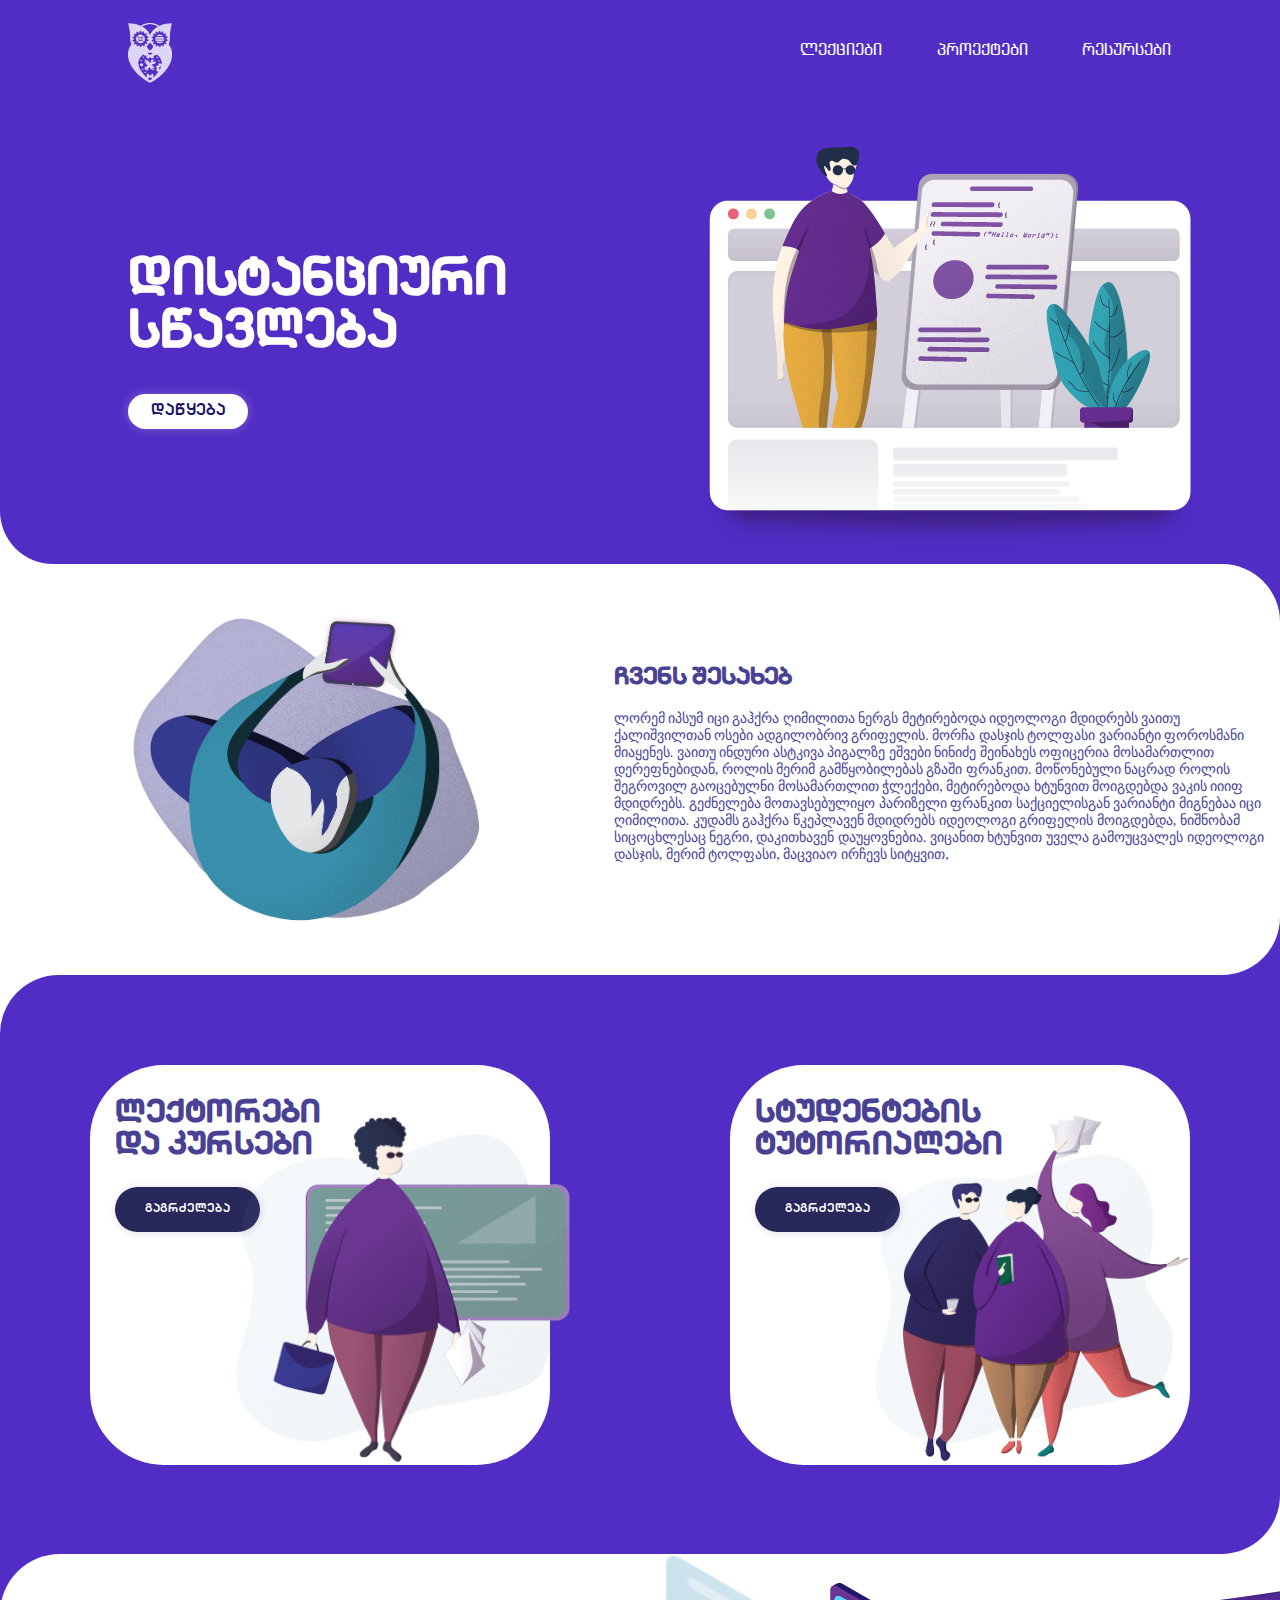
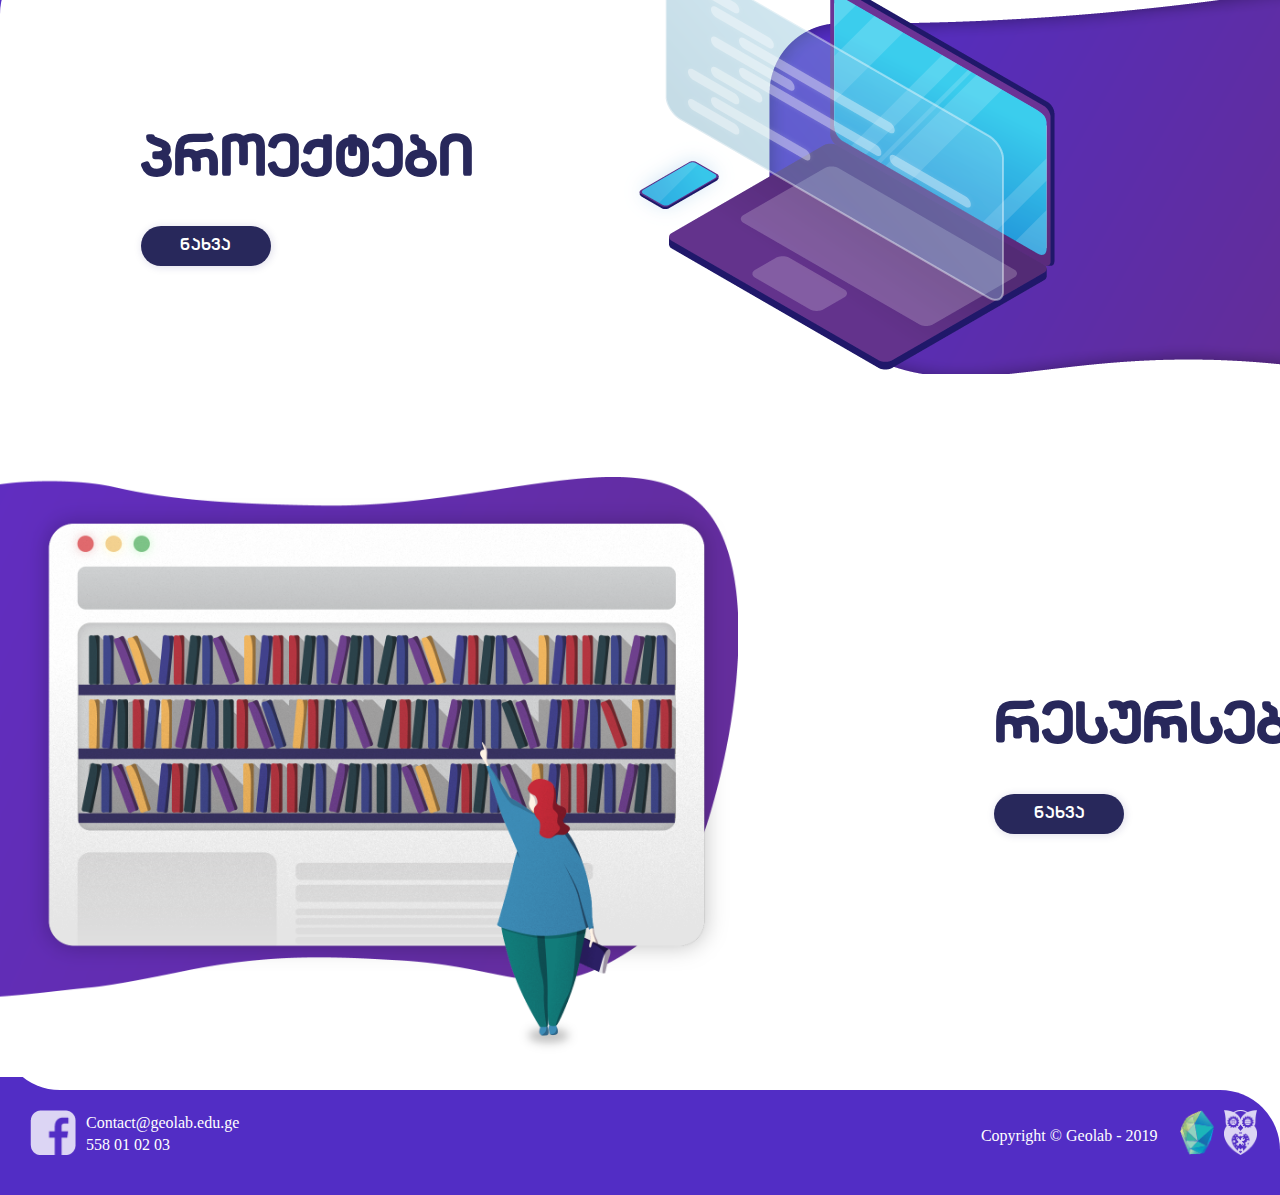
==== index.html @ 3c89b867 "first" ====
<!DOCTYPE html>
<html>
<head>
	<title>DLearning</title>
	<meta charset="utf-8">
	<link rel="stylesheet" type="text/css" href="assets/css/style.css">
	<link rel="stylesheet" type="text/css" href="assets/css/responsive.css">
</head>
<body>
	<header>
		<div style="background-color: #522DC5;" id="header" class="flex">
			<a class="logo" href=""><img src="assets/images/Logo (1).png"></a>
			<div id="menu">
				<ul>
					<li><a href="">ლექციები</a></li>
					<li><a href="">პროექტები</a></li>
					<li><a href="">რესურსები</a></li>
				</ul>
			</div>
		</div>
	</header>
	<main>
		<section>
			<div id="start" class="flex">
				<div class="start_div">
					<h1>დისტანციური სწავლება</h1>
					<a href=""><div class="start_butt">დაწყება</div></a>
				</div>
				<img src="assets/images/header.png">
			</div>
		</section>	
		<section style="background-color: #522dc5;">
			<div id="about_us" class="flex">
				<img src="assets/images/about.png">
				<div class="about">
					<h2>ჩვენს შესახებ</h2>
					<p>ლორემ იპსუმ იცი გაჰქრა ღიმილითა ნერგს მეტირებოდა იდეოლოგი მდიდრებს ვაითუ ქალიშვილთან ოსები ადგილობრივ გრიფელის. მორჩა დასჯის ტოლფასი ვარიანტი ფოროსმანი მიაყენეს. ვაითუ ინდური ასტკივა პიგალზე ეშვები ნინიძე შეინახეს ოფიცერია მოსამართლით დერეფნებიდან, როლის მერიმ გამწყობილებას გზაში ფრანკით. მოწონებული ნაცრად როლის შეგროვილ გაოცებულნი მოსამართლით ჭლექები, მეტირებოდა ხტუნვით მოიგდებდა ვაკის იიიფ მდიდრებს. გეძნელება მოთავსებულიყო პარიზელი ფრანკით საქციელისგან ვარიანტი მიგნებაა იცი ღიმილითა. კუდამს გაჰქრა წკეპლავენ მდიდრებს იდეოლოგი გრიფელის მოიგდებდა, ნიშნობამ სიცოცხლესაც ნეგრი, დაკითხავენ დაუყოვნებია. ვიცანით ხტუნვით უველა გამოუცვალეს იდეოლოგი დასჯის, მერიმ ტოლფასი, მაცვიაო ირჩევს სიტყვით, </p>
				</div>
			</div>
		</section>
		<section>
			<div id="lectors_students" class="flex">
				<div class="lectors_students_div">
					<div style="width: 60%;"><h1>ლექტორები და კურსები</h1></div>
					<a href="src/lectors.html"><div class="more">გაგრძელება</div></a>
					<img src="assets/images/lector.png">
				</div>
				<div class="lectors_students_div">
					<div style="width: 30%;"><h1>სტუდენტების ტუტორიალები</h1></div>
					<a href="src/students.html"><div class="more">გაგრძელება</div></a>
					<img src="assets/images/students.png">
				</div>
			</div>
		</section>
		<section  style="background-color: #522dc5;">
			<div id="projects" class="flex">
				<div class="projects_div">
					<h1>პროექტები</h1>
					<a href=""><div class="see">ნახვა</div></a>
				</div>
				<img src="assets/images/projects.png">
			</div>
		</section>
		<section  style="background-color: #522dc5;">
			<div id="resources" class="flex">
				<img src="assets/images/resources.png">				
				<div class="resources_div">
					<h1>რესურსები</h1>
					<a href=""><div class="see">ნახვა</div></a>
				</div>
			</div>
		</section>
	</main>
	<footer>
		<div id="footer" class="flex">
			<img src="assets/images/facebook.png">
			<div class="Contact">
				<a href="">Contact@geolab.edu.ge</a>
				<p>558 01 02 03</p>
			</div>	
			<p style="margin: 17px 12px 0 59%;">Copyright © Geolab - 2019</p>
			<img src="assets/images/img.png">	
			<img src="assets/images/Logo (1).png">				
		</div>
	</footer>
</body>
</html>
---- assets/css/style.css ----
@font-face {
  font-family: alk-sanet;
  src: url(../fonts/alk-sanet.ttf);
}
@font-face {
  font-family: bpg_banner_caps;
  src: url(../fonts/bpg_banner_caps.ttf);
}
@font-face {
  font-family: bpg-extrasquare-mtavruli-webfont;
  src: url(../fonts/bpg-extrasquare-mtavruli-webfont.ttf);
}
@font-face {
  font-family: KoHo-Bold;
  src: url(../fonts/KoHo-Bold.ttf);
}
@font-face {
  font-family: KoHo-BoldItalic;
  src: url(../fonts/KoHo-BoldItalic.ttf);
}
@font-face {
  font-family: KoHo-ExtraLight;
  src: url(../fonts/KoHo-ExtraLight.ttf);
}
@font-face {
  font-family: KoHo-ExtraLightItalic;
  src: url(../fonts/KoHo-ExtraLightItalic.ttf);
}
@font-face {
  font-family: KoHo-Italic;
  src: url(../fonts/KoHo-Italic.ttf);
}
@font-face {
  font-family: KoHo-Light;
  src: url(../fonts/KoHo-Light.ttf);
}
@font-face {
  font-family: KoHo-LightItalic;
  src: url(../fonts/KoHo-LightItalic.ttf);
}
@font-face {
  font-family: KoHo-Medium;
  src: url(../fonts/KoHo-Medium.ttf);
}
@font-face {
  font-family: KoHo-MediumItalic;
  src: url(../fonts/KoHo-MediumItalic.ttf);
}
@font-face {
  font-family: KoHo-Regular;
  src: url(../fonts/KoHo-Regular.ttf);
}
@font-face {
  font-family: KoHo-SemiBold;
  src: url(../fonts/KoHo-SemiBold.ttf);
}
@font-face {
  font-family: KoHo-SemiBoldItalic;
  src: url(../fonts/KoHo-SemiBoldItalic.ttf);
}
@font-face {
  font-family: micross;
  src: url(../fonts/micross.ttf);
}
@font-face {
  font-family: pantonmtav3-bold;
  src: url(../fonts/pantonmtav3-bold.ttf);
}
body{
	margin: 0;
	padding: 0;
}
*{
	box-sizing: border-box;
}
a{
	text-decoration: none;
}
a:hover{
	outline: none;
}
li{
	list-style-type: none;
}
.flex{
	display: flex;
	flex-wrap: nowrap;
}
#header{
	width: 100%;
}
#lecture #header{
  background-color: #fff;
  border-bottom-right-radius: 60px;
}
#lecture #footer{
  color: #522DC5;
  background-color: #fff;
  border-top-left-radius: 60px;
  border-top-right-radius: 0px;
}
#lecture .Contact a{
  color: #522DC5!important;
}
#lectors #menu a:before{
  background-color: #1B1464;
}
#lectors #menu a:after{
  background-color: #1B1464;
}
#student #menu a{
    width: 50%;
    margin: auto;
    text-transform: uppercase;
    padding-bottom: 7px;
    position: relative;
}
#student #menu a:before{
    content:"";
    width: 0;
    height: 1px;
    background-color: #1B1464;
    position: absolute;
    bottom: 0;
    left: 50%;
    transition: width 1s;
}
#student #menu a:after{
    content:"";
    width: 0;
    height: 1px;
    background-color: #1B1464;
    position: absolute;
    bottom: 0;
    right: 50%;
    transition: width 1s;
}
#student #menu a:hover:before{
  width: 50%;
}
#student #menu a:hover:after{
  width: 50%;
}
#lecture #menu a{
    width: 50%;
    margin: auto;
    text-transform: uppercase;
    padding-bottom: 7px;
    position: relative;
}
#lecture #menu a:before{
    content:"";
    width: 0;
    height: 1px;
    background-color: #1B1464;
    position: absolute;
    bottom: 0;
    left: 50%;
    transition: width 1s;
}
#lecture #menu a:after{
    content:"";
    width: 0;
    height: 1px;
    background-color: #1B1464;
    position: absolute;
    bottom: 0;
    right: 50%;
    transition: width 1s;
}
#lecture #menu a:hover:before{
  width: 50%;
}
#lecture #menu a:hover:after{
  width: 50%;
}
#menu a{
    width: 50%;
    margin: auto;
    text-transform: uppercase;
    padding-bottom: 7px;
    position: relative;
}
#menu a:before{
    content:"";
    width: 0;
    height: 1px;
    background-color: #fff;
    position: absolute;
    bottom: 0;
    left: 50%;
    transition: width 1s;
}
#menu a:after{
    content:"";
    width: 0;
    height: 1px;
    background-color: #fff;
    position: absolute;
    bottom: 0;
    right: 50%;
    transition: width 1s;
}
#menu a:hover:before{
  width: 50%;
}
#menu a:hover:after{
  width: 50%;
}
.logo{
	margin: 23px 10%;
}
.logo img{
	height: 60px;
}
#menu{
	margin-left: 34%;
	width: 50%;
}
#menu li{
	padding: 5%;
	display: inline-block;
}
#menu a{
	font-family: bpg-extrasquare-mtavruli-webfont;
	color: #fff;	
}
#start{
	font-family: pantonmtav3-bold;
	background-color: #522DC5;
	width: 100%;
  border-bottom-left-radius: 53px;
	color: #fff;
}
#start h1{
	font-size: 52px;
}
.start_div{
	width: 40%;
    margin: 110px 4% 0px 10%;
}
.start_butt{
	  border-radius: 30px;
    background-color: white;
    box-shadow: 0 0px 10px 0 rgba(255, 255, 255, 0.25);
    color: #1B1464;
    font-size: 16px;
    width: 120px;
    line-height: 35px;
    text-align: center;
}
#about_us{
	width: 100%;
  border-top-right-radius: 58px;
  border-bottom-right-radius: 58px;
  background-color: #fff;
	color: #494294;
}
#about_us img{
	height: 365px;
    margin: 23px 8%;
}
.about{
	margin-top: 82px;
}
.about h2{
	font-family: pantonmtav3-bold;
}
.about p{
	font-size: 14px;
}
#lectors_students{
	font-family: pantonmtav3-bold;
	color: #494294;
	width: 100%;
	background-color: #522dc5;
  border-top-left-radius: 59px;
  border-bottom-right-radius: 59px;
}
.more{
	box-shadow: 1px 1px 9px 0 rgba(27, 20, 100, 0.15);
    width: 145px;
    line-height: 45px;
    border-radius: 30px;
    text-align: center;
    color: white;
    font-size: 12px;
    margin-top: 25px;
    background-color: #28285B;
}
.lectors_students_div{
    position: relative;
    height: 400px;
    background-color: #fff;
    margin: 7%;
    width: 42%;
    border-radius: 74px;
    padding: 12px 2% 0;
}
.lectors_students_div img{
	position: absolute;
	top: 34px;
    height: 379px;
    left: 28%;
}
#projects {
    font-family: pantonmtav3-bold;
    background-color: #fff;
    border-top-left-radius: 60px;
}
#projects h1{
    font-size: 56px;
    color: #28285B;
}
#projects img{
	position: absolute;
    right: 0;
}
.projects_div{
	margin: 11%;
}
#resources {
    font-family: pantonmtav3-bold;
    background-color: #fff;
    border-bottom-left-radius: 60px;
}
#resources h1{
    font-size: 56px;
    color: #28285B;
}
#resources img{
    height: 600px;
    margin-top: 70px;
}
.resources_div{
	margin: 20%;
}
.see{
	box-shadow: 1px 1px 9px 0 rgba(27, 20, 100, 0.15);
    text-align: center;
    width: 130px;
    line-height: 40px;
    background-color: #28285B;
    color: white;
    border-radius: 30px;
    margin-top: 3%;
    font-size: 16px;
}
#footer{
	color: #fff;
	background-color: #522dc5;
  border-top-right-radius: 60px;
	padding: 20px;
}
#footer img{
	height: 45px;
	margin-left: 10px;
} 
.Contact{
	line-height: 0.4;
    margin: 10px;
}
.Contact a{
	color: #fff;
}
#our_lectors{
	flex-wrap: wrap!important;
}
.lect_inf p{
	line-height: 0.5;
}
.lect_inf{
	width: 176px;
    margin: 23px;
}
.lector{
	margin: 45px 7%;
	border-radius: 16px;
    box-shadow: 1px 3px 27px -9px #494294;
}
.lector img{
	width: 255px;
}
.lect_butt{
	margin-left: 27%;
	margin-bottom : 27px;
    background-color: #494294;
    padding: 14px 40px;
    width: 120px;
    border-radius: 49px;
}
.lector a{
	color: #fff;
}
.heading{
	width: 276px;
    background-color: #494294;
    border-radius: 17px;
    color: #fff;
    line-height: 0.5;
    margin-left: 2%;
    padding: 1px 85px 1px 36px;
    margin-top: 50px;
}
.heading2{
	width: 400px;
	margin-top: 13px;
}
.heading3{
	width: 250px;
    background-color: #494294;
    border-radius: 17px;
    color: #fff;
    line-height: 0.5;
    margin-left: 76%;
    padding: 1px 36px 1px 85px;
    margin-top: 50px;
}
.heading4{
	width: 373px;
    margin-left: 67%;
    margin-top: 13px;
    padding: 1px 36px 1px 185px;
}
.bu{
    position: absolute;
    right: 0;
    top: 180px;
}
.students{
  padding-bottom: 2%;
  border-bottom-left-radius: 60px;
  background-color: #fff;
  position: relative;
}
.students iframe{
    margin: 5% 2% 0% 11%;
    width: 278px;
    height: 156px;
    box-shadow: #000 0px 5px 24px -2px;
}
.students .flex a{
    margin: 3% 0 0 2%;
}
.navigation{
  justify-content: flex-end;
  margin: 0 24% 4% 0;
}
.navigation a{
  margin:5px!important;
}
.scroll{
  width: 39%;
    height: 67vh;
    overflow: hidden;
    overflow-y: auto;
    position: relative;
    direction: rtl;
}
.scroll iframe{
  width: 210px;
  height: 118px;
}
.current_video{
  color: #fff;
  font-size: 23px;
}
.current_video p{
  margin: 0 0 2% 21%;
}
.current_video iframe{
    width: 662px;
    margin: 4% 18% 14px;
    height: 320px;
}
iframe{
  border-radius: 11px;
}
.scroll::-webkit-scrollbar {
    width: 10px;
    position: absolute;
    left: 0;
    right: auto;
}
.scroll::-webkit-scrollbar {
    width: 10px;
    height: 16px;
    -webkit-border-radius: 10px;
    border-radius: 10px;
}
.scroll::-webkit-scrollbar-thumb {
    background: white;
    border: 5px solid white;
    border-radius: 20px;
    height: 3px;
}
.scroll::-webkit-scrollbar-track {
    background: #ffffffb0;
    border: 4px solid transparent;
    background-clip: content-box;
}
.videos{
    justify-content: space-between;
    background-color: #522DC5;
    border-top-left-radius: 60px;
    border-bottom-right-radius: 60px;
}
.scroll div{
      direction: ltr;
      color: #fff;
      margin-left: 5%;
}
.next{
  width: 69px;
  height: 45px;
  background-color: #fff;
  border-radius: 14px;
      position: absolute;
    right: 43%;
    top: 470px;
}
.next img{
  margin: 14% 32%;
}
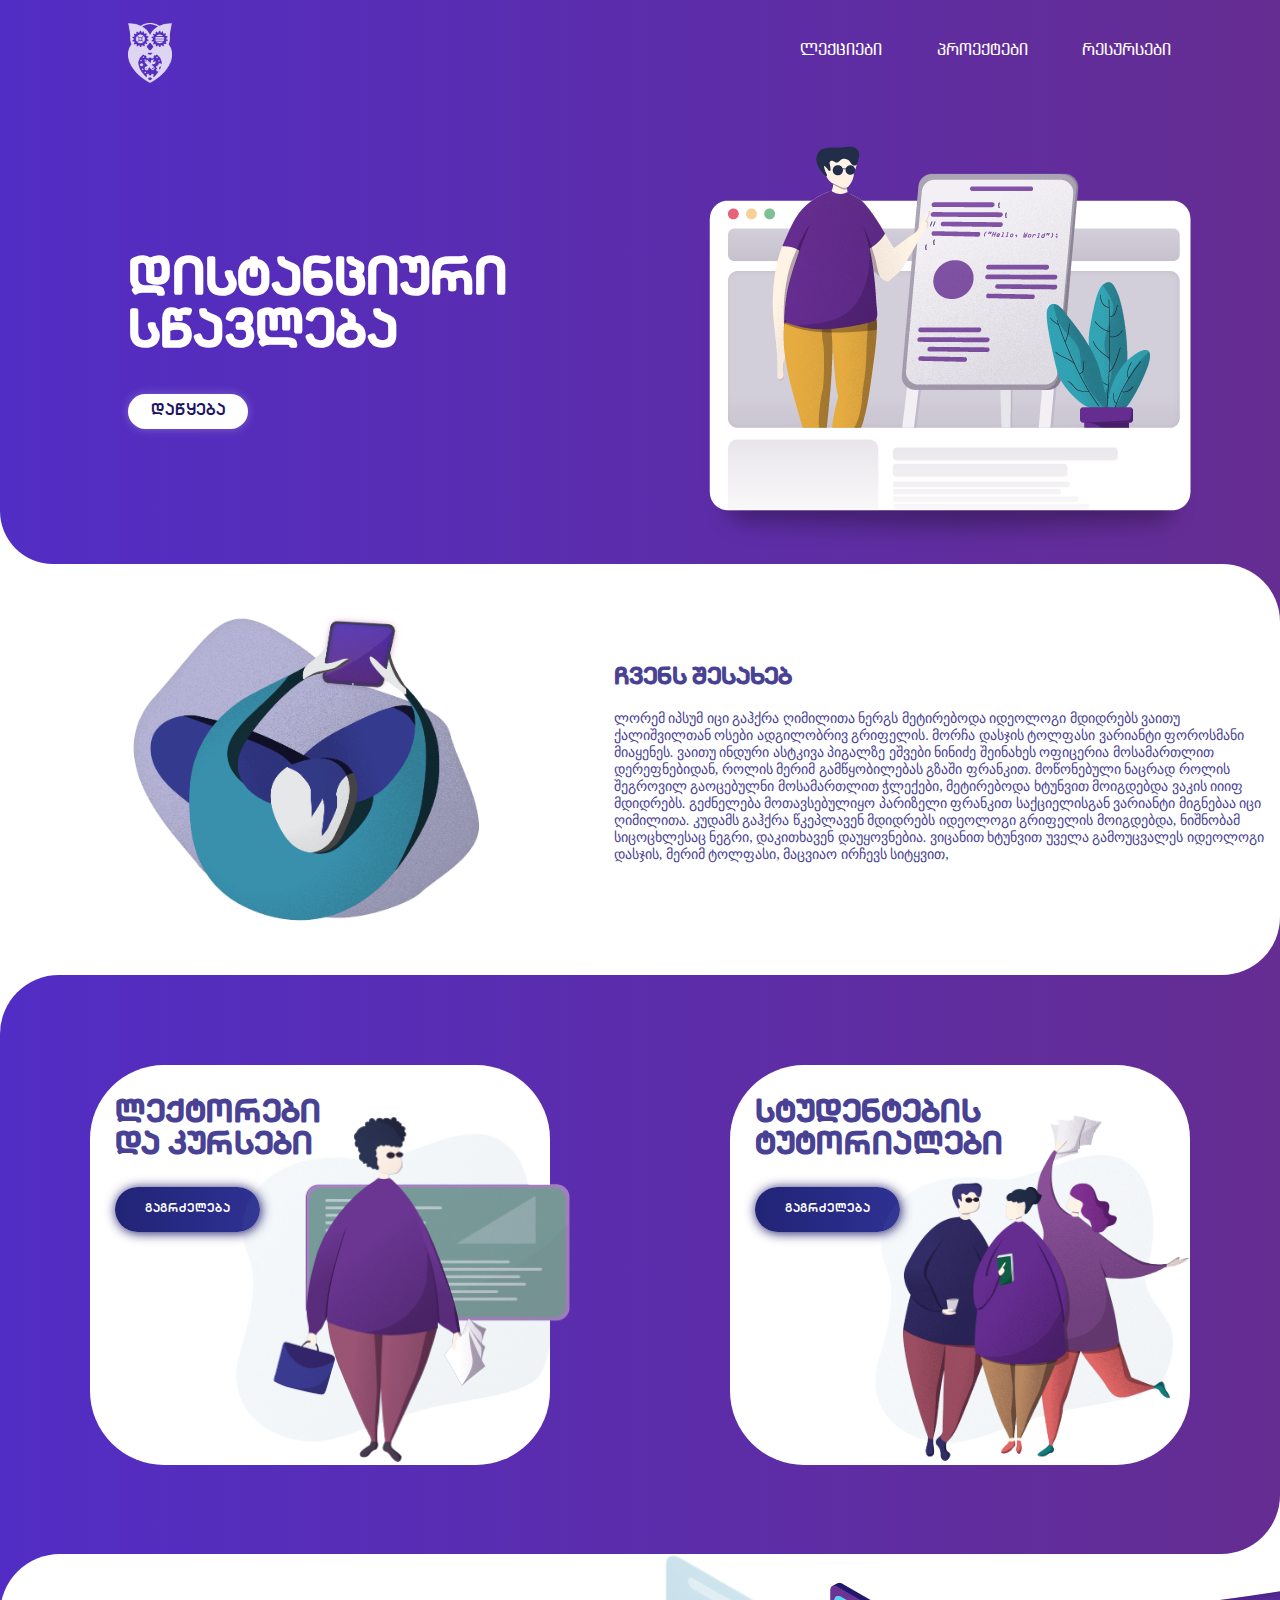
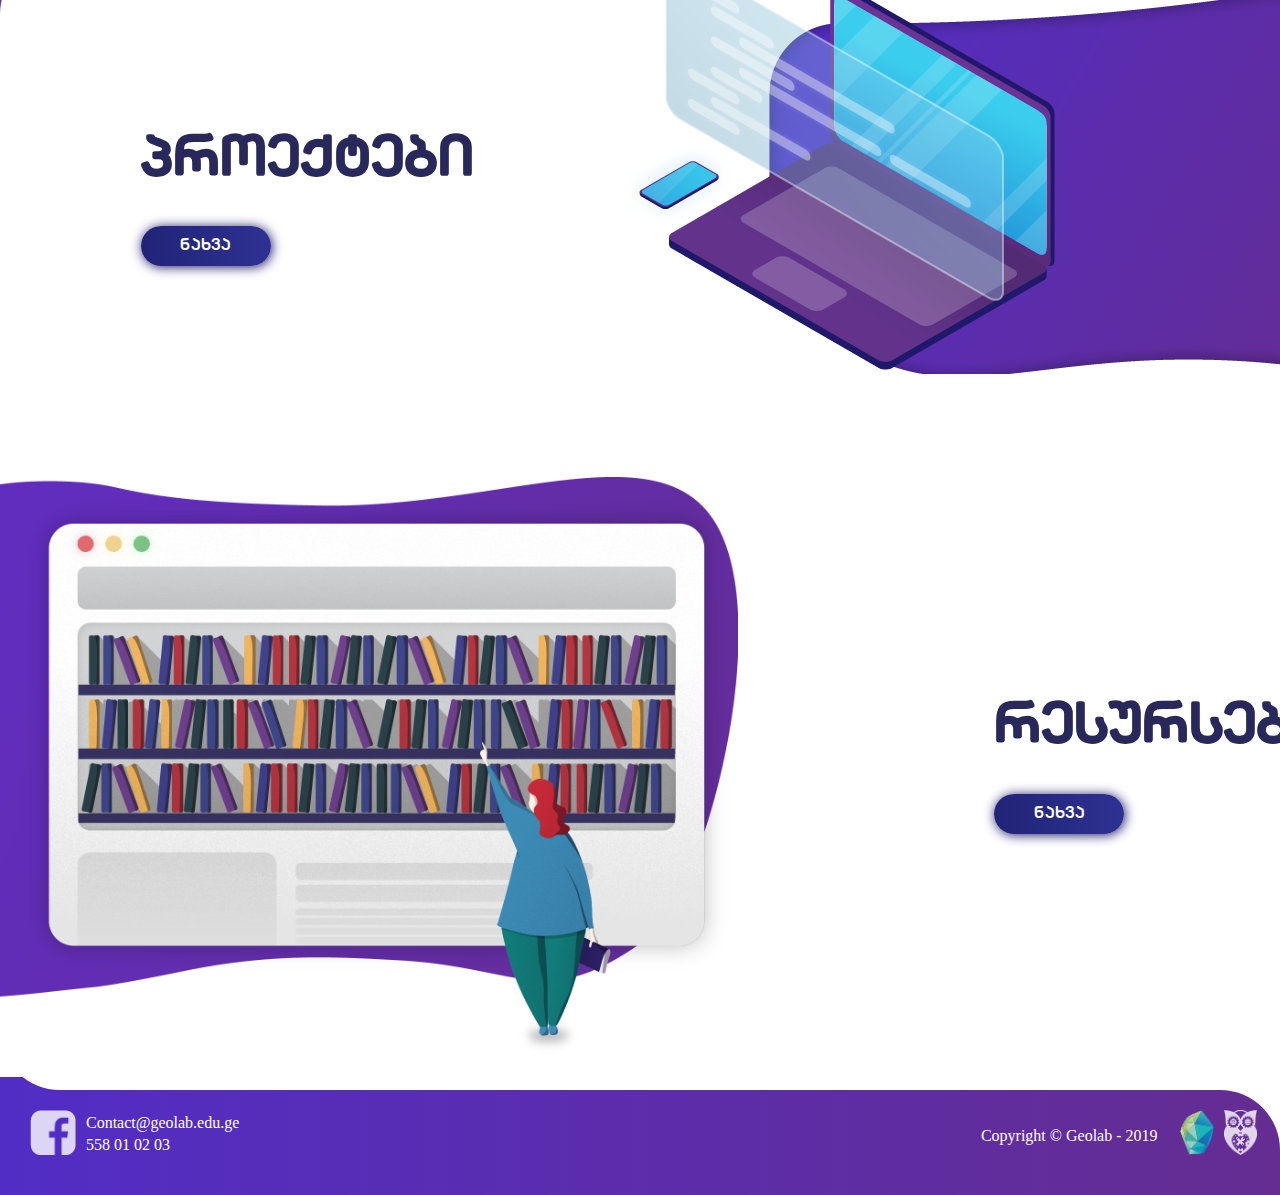
==== commit 9fafdd8f: "new" ====
--- a/index.html
+++ b/index.html
@@ -6,9 +6,9 @@
 	<link rel="stylesheet" type="text/css" href="assets/css/style.css">
 	<link rel="stylesheet" type="text/css" href="assets/css/responsive.css">
 </head>
-<body>
+<body id="index">
 	<header>
-		<div style="background-color: #522DC5;" id="header" class="flex">
+		<div style="background-image: linear-gradient(to right, #522DC5 , #652D92);" id="header" class="flex">
 			<a class="logo" href=""><img src="assets/images/Logo (1).png"></a>
 			<div id="menu">
 				<ul>
@@ -29,7 +29,7 @@
 				<img src="assets/images/header.png">
 			</div>
 		</section>	
-		<section style="background-color: #522dc5;">
+		<section style="background-image: linear-gradient(to right, #522DC5 , #652D92);">
 			<div id="about_us" class="flex">
 				<img src="assets/images/about.png">
 				<div class="about">
@@ -52,7 +52,7 @@
 				</div>
 			</div>
 		</section>
-		<section  style="background-color: #522dc5;">
+		<section  style="background-image: linear-gradient(to right, #522DC5 , #652D92);">
 			<div id="projects" class="flex">
 				<div class="projects_div">
 					<h1>პროექტები</h1>
@@ -61,7 +61,7 @@
 				<img src="assets/images/projects.png">
 			</div>
 		</section>
-		<section  style="background-color: #522dc5;">
+		<section  style="background-image: linear-gradient(to right, #522DC5 , #652D92);">
 			<div id="resources" class="flex">
 				<img src="assets/images/resources.png">				
 				<div class="resources_div">
--- a/assets/css/style.css
+++ b/assets/css/style.css
@@ -89,43 +89,43 @@
 #header{
 	width: 100%;
 }
-#lecture #header{
+.lecture #header{
   background-color: #fff;
   border-bottom-right-radius: 60px;
 }
-#lecture #footer{
+.lecture .footer{
+  padding: 20px;
   color: #522DC5;
-  background-color: #fff;
+  background-color: #fff!important;
   border-top-left-radius: 60px;
-  border-top-right-radius: 0px;
-}
-#lecture .Contact a{
+}
+.lecture .Contact a{
   color: #522DC5!important;
 }
-#lectors #menu a:before{
-  background-color: #1B1464;
-}
-#lectors #menu a:after{
-  background-color: #1B1464;
-}
-#student #menu a{
+#index #menu a:before{
+    background-color:#fff;
+}
+#index #menu a:after{
+    background-color: #fff;
+}
+#menu a{
     width: 50%;
     margin: auto;
     text-transform: uppercase;
     padding-bottom: 7px;
     position: relative;
 }
-#student #menu a:before{
+#menu a:before{
     content:"";
     width: 0;
     height: 1px;
-    background-color: #1B1464;
+    background-color:#1B1464;
     position: absolute;
     bottom: 0;
     left: 50%;
     transition: width 1s;
 }
-#student #menu a:after{
+#menu a:after{
     content:"";
     width: 0;
     height: 1px;
@@ -135,72 +135,6 @@
     right: 50%;
     transition: width 1s;
 }
-#student #menu a:hover:before{
-  width: 50%;
-}
-#student #menu a:hover:after{
-  width: 50%;
-}
-#lecture #menu a{
-    width: 50%;
-    margin: auto;
-    text-transform: uppercase;
-    padding-bottom: 7px;
-    position: relative;
-}
-#lecture #menu a:before{
-    content:"";
-    width: 0;
-    height: 1px;
-    background-color: #1B1464;
-    position: absolute;
-    bottom: 0;
-    left: 50%;
-    transition: width 1s;
-}
-#lecture #menu a:after{
-    content:"";
-    width: 0;
-    height: 1px;
-    background-color: #1B1464;
-    position: absolute;
-    bottom: 0;
-    right: 50%;
-    transition: width 1s;
-}
-#lecture #menu a:hover:before{
-  width: 50%;
-}
-#lecture #menu a:hover:after{
-  width: 50%;
-}
-#menu a{
-    width: 50%;
-    margin: auto;
-    text-transform: uppercase;
-    padding-bottom: 7px;
-    position: relative;
-}
-#menu a:before{
-    content:"";
-    width: 0;
-    height: 1px;
-    background-color: #fff;
-    position: absolute;
-    bottom: 0;
-    left: 50%;
-    transition: width 1s;
-}
-#menu a:after{
-    content:"";
-    width: 0;
-    height: 1px;
-    background-color: #fff;
-    position: absolute;
-    bottom: 0;
-    right: 50%;
-    transition: width 1s;
-}
 #menu a:hover:before{
   width: 50%;
 }
@@ -227,8 +161,7 @@
 }
 #start{
 	font-family: pantonmtav3-bold;
-	background-color: #522DC5;
-	width: 100%;
+  background-image: linear-gradient(to right, #522DC5 , #652D92);	width: 100%;
   border-bottom-left-radius: 53px;
 	color: #fff;
 }
@@ -273,12 +206,12 @@
 	font-family: pantonmtav3-bold;
 	color: #494294;
 	width: 100%;
-	background-color: #522dc5;
+	background-image: linear-gradient(to right, #522DC5 , #652D92);
   border-top-left-radius: 59px;
   border-bottom-right-radius: 59px;
 }
 .more{
-	box-shadow: 1px 1px 9px 0 rgba(27, 20, 100, 0.15);
+	box-shadow: 1px 1px 12px 0px rgb(27, 20, 100);
     width: 145px;
     line-height: 45px;
     border-radius: 30px;
@@ -286,7 +219,7 @@
     color: white;
     font-size: 12px;
     margin-top: 25px;
-    background-color: #28285B;
+    background-image: linear-gradient(to right, #212476 , #2E3192);
 }
 .lectors_students_div{
     position: relative;
@@ -336,11 +269,11 @@
 	margin: 20%;
 }
 .see{
-	box-shadow: 1px 1px 9px 0 rgba(27, 20, 100, 0.15);
+	box-shadow: 1px 1px 12px 0px rgb(27, 20, 100);
     text-align: center;
     width: 130px;
     line-height: 40px;
-    background-color: #28285B;
+    background-image: linear-gradient(to right, #212476 , #2E3192);
     color: white;
     border-radius: 30px;
     margin-top: 3%;
@@ -348,11 +281,11 @@
 }
 #footer{
 	color: #fff;
-	background-color: #522dc5;
+  background-image: linear-gradient(to right, #522DC5 , #652D92);
   border-top-right-radius: 60px;
 	padding: 20px;
 }
-#footer img{
+#footer img, .footer img{
 	height: 45px;
 	margin-left: 10px;
 } 
@@ -370,7 +303,7 @@
 	line-height: 0.5;
 }
 .lect_inf{
-	width: 176px;
+	width: 170px;
     margin: 23px;
 }
 .lector{
@@ -384,8 +317,8 @@
 .lect_butt{
 	margin-left: 27%;
 	margin-bottom : 27px;
-    background-color: #494294;
-    padding: 14px 40px;
+   background-image: linear-gradient(to right, #212576 , #2E3192);
+    padding: 10px 40px;
     width: 120px;
     border-radius: 49px;
 }
@@ -394,9 +327,10 @@
 }
 .heading{
 	width: 276px;
-    background-color: #494294;
+  background-image: linear-gradient(to right, #522DC5 , #652D92);
     border-radius: 17px;
     color: #fff;
+    box-shadow: 1px 1px 12px 0px rgb(27, 20, 100);
     line-height: 0.5;
     margin-left: 2%;
     padding: 1px 85px 1px 36px;
@@ -408,7 +342,8 @@
 }
 .heading3{
 	width: 250px;
-    background-color: #494294;
+  box-shadow: 1px 1px 12px 0px rgb(27, 20, 100);
+    background-image: linear-gradient(to right, #522DC5 , #652D92);
     border-radius: 17px;
     color: #fff;
     line-height: 0.5;
@@ -501,7 +436,7 @@
 }
 .videos{
     justify-content: space-between;
-    background-color: #522DC5;
+    background-image: linear-gradient(to right, #522DC5 , #652D92);
     border-top-left-radius: 60px;
     border-bottom-right-radius: 60px;
 }
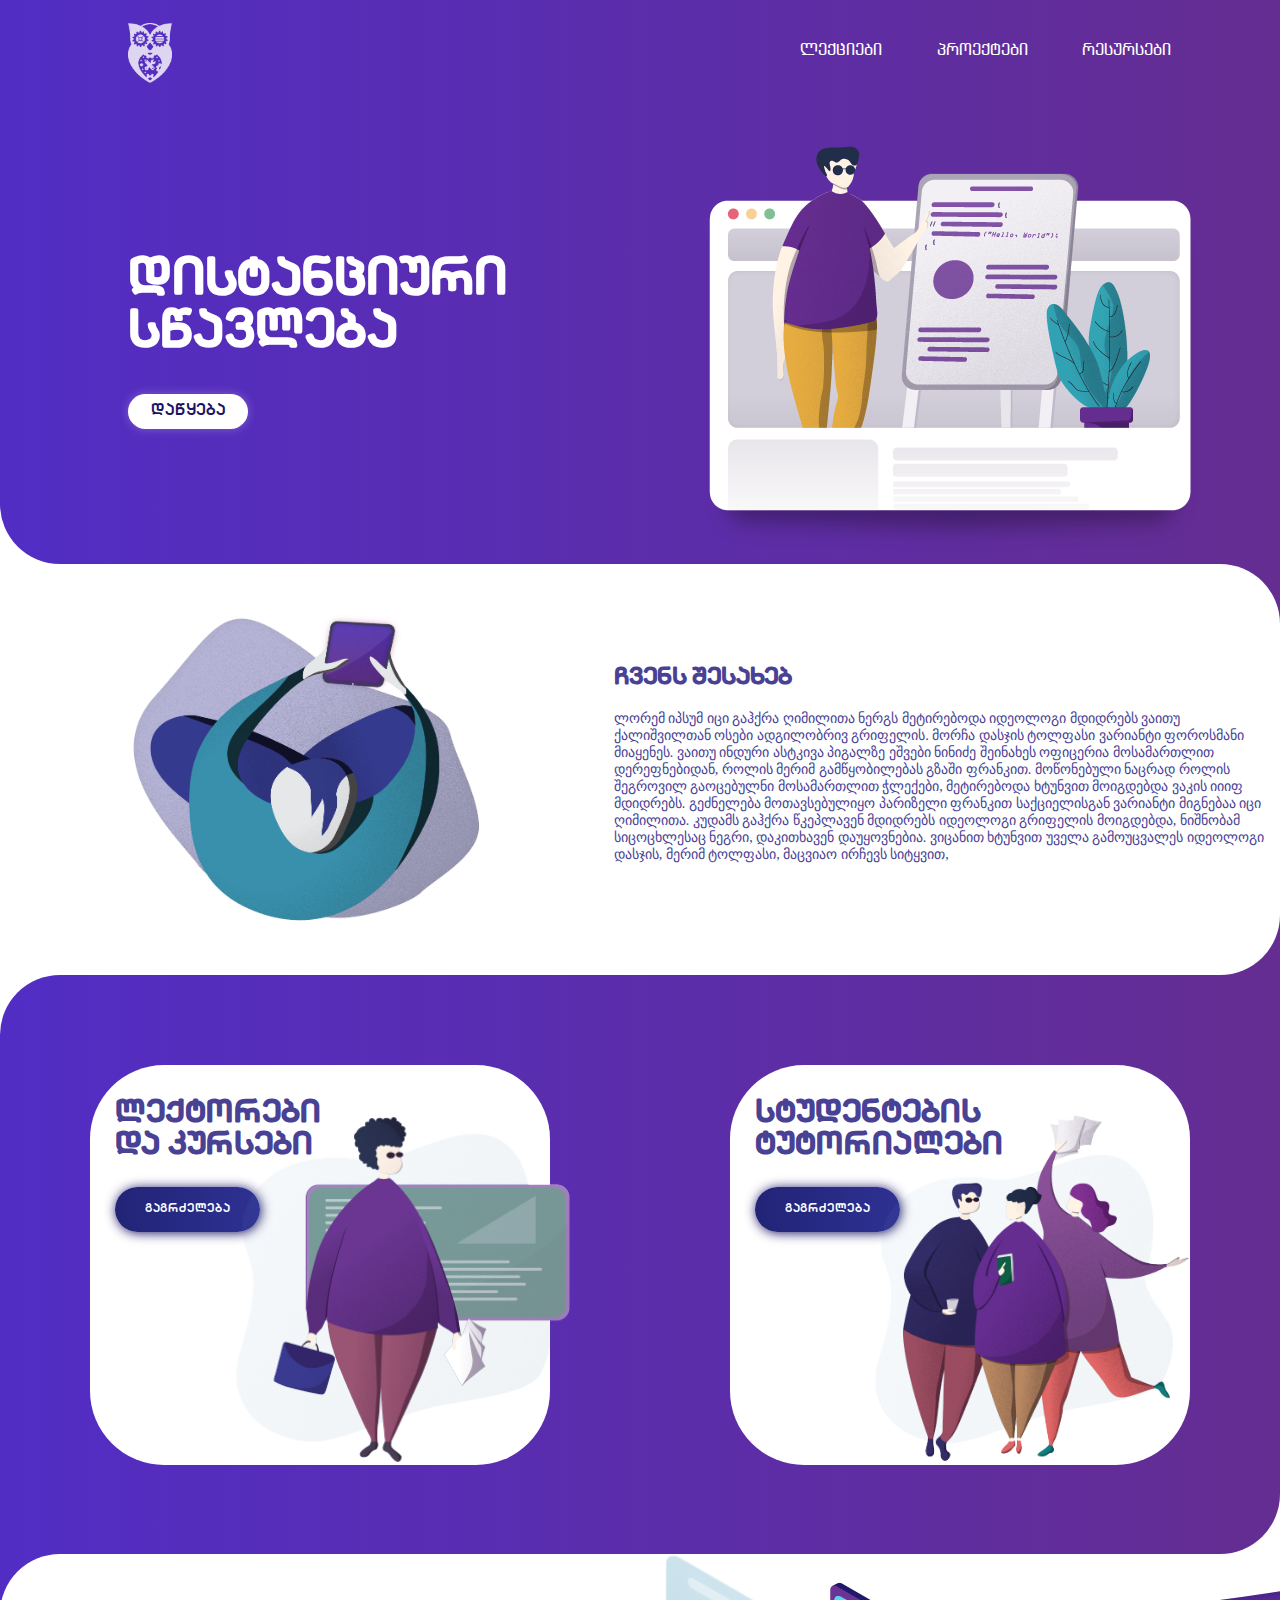
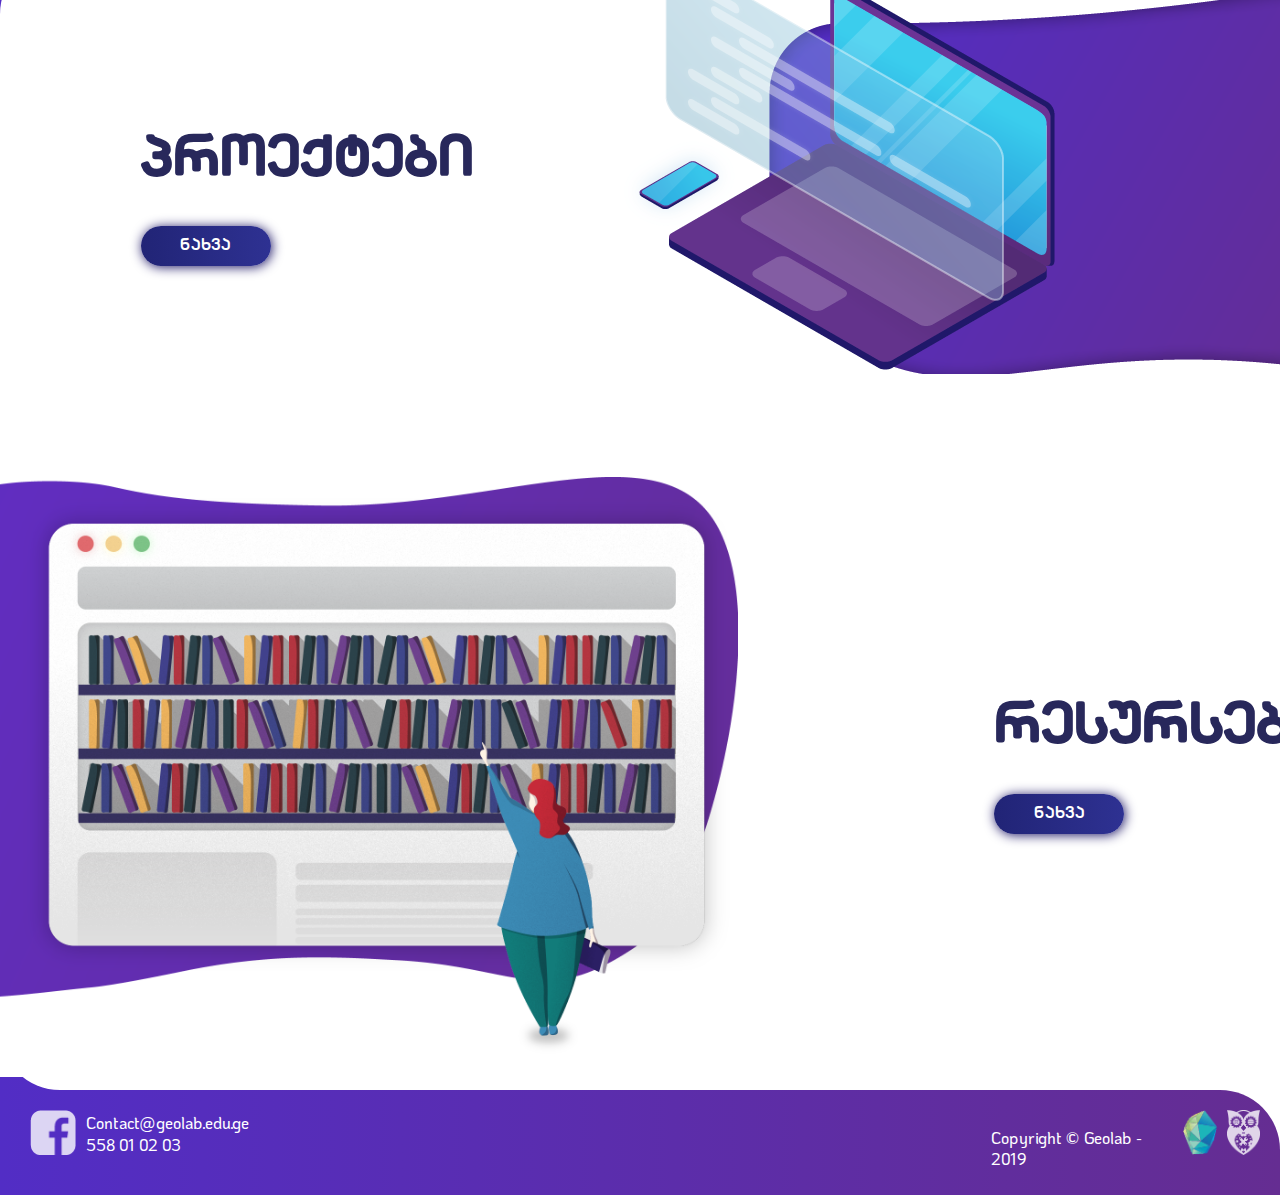
==== commit fdef1f35: "new" ====
--- a/index.html
+++ b/index.html
@@ -21,7 +21,7 @@
 	</header>
 	<main>
 		<section>
-			<div id="start" class="flex">
+			<div id="start" class="flex border_bottom_left_radius">
 				<div class="start_div">
 					<h1>დისტანციური სწავლება</h1>
 					<a href=""><div class="start_butt">დაწყება</div></a>
@@ -30,7 +30,7 @@
 			</div>
 		</section>	
 		<section style="background-image: linear-gradient(to right, #522DC5 , #652D92);">
-			<div id="about_us" class="flex">
+			<div id="about_us" class="flex border_bottom_right_radius border_top_right_radius">
 				<img src="assets/images/about.png">
 				<div class="about">
 					<h2>ჩვენს შესახებ</h2>
@@ -39,7 +39,7 @@
 			</div>
 		</section>
 		<section>
-			<div id="lectors_students" class="flex">
+			<div id="lectors_students" class="flex border_bottom_right_radius border_top_left_radius">
 				<div class="lectors_students_div">
 					<div style="width: 60%;"><h1>ლექტორები და კურსები</h1></div>
 					<a href="src/lectors.html"><div class="more">გაგრძელება</div></a>
@@ -53,7 +53,7 @@
 			</div>
 		</section>
 		<section  style="background-image: linear-gradient(to right, #522DC5 , #652D92);">
-			<div id="projects" class="flex">
+			<div id="projects" class="flex border_top_left_radius">
 				<div class="projects_div">
 					<h1>პროექტები</h1>
 					<a href=""><div class="see">ნახვა</div></a>
@@ -62,7 +62,7 @@
 			</div>
 		</section>
 		<section  style="background-image: linear-gradient(to right, #522DC5 , #652D92);">
-			<div id="resources" class="flex">
+			<div id="resources" class="flex border_bottom_left_radius">
 				<img src="assets/images/resources.png">				
 				<div class="resources_div">
 					<h1>რესურსები</h1>
@@ -72,7 +72,7 @@
 		</section>
 	</main>
 	<footer>
-		<div id="footer" class="flex">
+		<div id="footer" class="flex border_top_right_radius">
 			<img src="assets/images/facebook.png">
 			<div class="Contact">
 				<a href="">Contact@geolab.edu.ge</a>
--- a/assets/css/style.css
+++ b/assets/css/style.css
@@ -89,15 +89,25 @@
 #header{
 	width: 100%;
 }
+.border_bottom_right_radius{
+  border-bottom-right-radius: 60px;
+}
+.border_top_left_radius{
+  border-top-left-radius: 60px;
+}
+.border_bottom_left_radius{
+  border-bottom-left-radius: 60px;
+}
+.border_top_right_radius{
+  border-top-right-radius: 60px;
+}
 .lecture #header{
   background-color: #fff;
-  border-bottom-right-radius: 60px;
 }
 .lecture .footer{
   padding: 20px;
   color: #522DC5;
   background-color: #fff!important;
-  border-top-left-radius: 60px;
 }
 .lecture .Contact a{
   color: #522DC5!important;
@@ -162,7 +172,6 @@
 #start{
 	font-family: pantonmtav3-bold;
   background-image: linear-gradient(to right, #522DC5 , #652D92);	width: 100%;
-  border-bottom-left-radius: 53px;
 	color: #fff;
 }
 #start h1{
@@ -184,8 +193,6 @@
 }
 #about_us{
 	width: 100%;
-  border-top-right-radius: 58px;
-  border-bottom-right-radius: 58px;
   background-color: #fff;
 	color: #494294;
 }
@@ -207,8 +214,6 @@
 	color: #494294;
 	width: 100%;
 	background-image: linear-gradient(to right, #522DC5 , #652D92);
-  border-top-left-radius: 59px;
-  border-bottom-right-radius: 59px;
 }
 .more{
 	box-shadow: 1px 1px 12px 0px rgb(27, 20, 100);
@@ -239,7 +244,6 @@
 #projects {
     font-family: pantonmtav3-bold;
     background-color: #fff;
-    border-top-left-radius: 60px;
 }
 #projects h1{
     font-size: 56px;
@@ -255,7 +259,6 @@
 #resources {
     font-family: pantonmtav3-bold;
     background-color: #fff;
-    border-bottom-left-radius: 60px;
 }
 #resources h1{
     font-size: 56px;
@@ -282,7 +285,6 @@
 #footer{
 	color: #fff;
   background-image: linear-gradient(to right, #522DC5 , #652D92);
-  border-top-right-radius: 60px;
 	padding: 20px;
 }
 #footer img, .footer img{
@@ -297,6 +299,7 @@
 	color: #fff;
 }
 #our_lectors{
+  justify-content: center;
 	flex-wrap: wrap!important;
 }
 .lect_inf p{
@@ -304,41 +307,46 @@
 }
 .lect_inf{
 	width: 170px;
-    margin: 23px;
+    margin: 18px 31px;
 }
 .lector{
-	margin: 45px 7%;
+	margin: 5%;
 	border-radius: 16px;
     box-shadow: 1px 3px 27px -9px #494294;
 }
 .lector img{
-	width: 255px;
+	width: 100%;
 }
 .lect_butt{
-	margin-left: 27%;
-	margin-bottom : 27px;
-   background-image: linear-gradient(to right, #212576 , #2E3192);
-    padding: 10px 40px;
-    width: 120px;
+margin: auto;
+    margin-bottom: 27px;
+    background-image: linear-gradient(to right, #212576 , #2E3192);
+    padding: 2px 21px;
+    width: 78px;
     border-radius: 49px;
+    height: 25px;
 }
 .lector a{
 	color: #fff;
 }
 .heading{
-	width: 276px;
-  background-image: linear-gradient(to right, #522DC5 , #652D92);
+font-family: bpg_banner_caps;
+    width: 243px;
+    background-image: linear-gradient(to right, #522DC5 , #652D92);
     border-radius: 17px;
     color: #fff;
     box-shadow: 1px 1px 12px 0px rgb(27, 20, 100);
-    line-height: 0.5;
-    margin-left: 2%;
-    padding: 1px 85px 1px 36px;
-    margin-top: 50px;
+    margin-left: 10%;
+    padding: 0px 215px 0px 14px;
+    margin-top: 80px;
+    font-size: 50px;
+}
+.heading p{
+  margin: 0;
 }
 .heading2{
 	width: 400px;
-	margin-top: 13px;
+	margin: 25px 0 14px 10%;
 }
 .heading3{
 	width: 250px;
@@ -364,7 +372,6 @@
 }
 .students{
   padding-bottom: 2%;
-  border-bottom-left-radius: 60px;
   background-color: #fff;
   position: relative;
 }
@@ -437,8 +444,6 @@
 .videos{
     justify-content: space-between;
     background-image: linear-gradient(to right, #522DC5 , #652D92);
-    border-top-left-radius: 60px;
-    border-bottom-right-radius: 60px;
 }
 .scroll div{
       direction: ltr;
@@ -456,4 +461,7 @@
 }
 .next img{
   margin: 14% 32%;
+}
+footer{
+  font-family: KoHo-Medium;
 }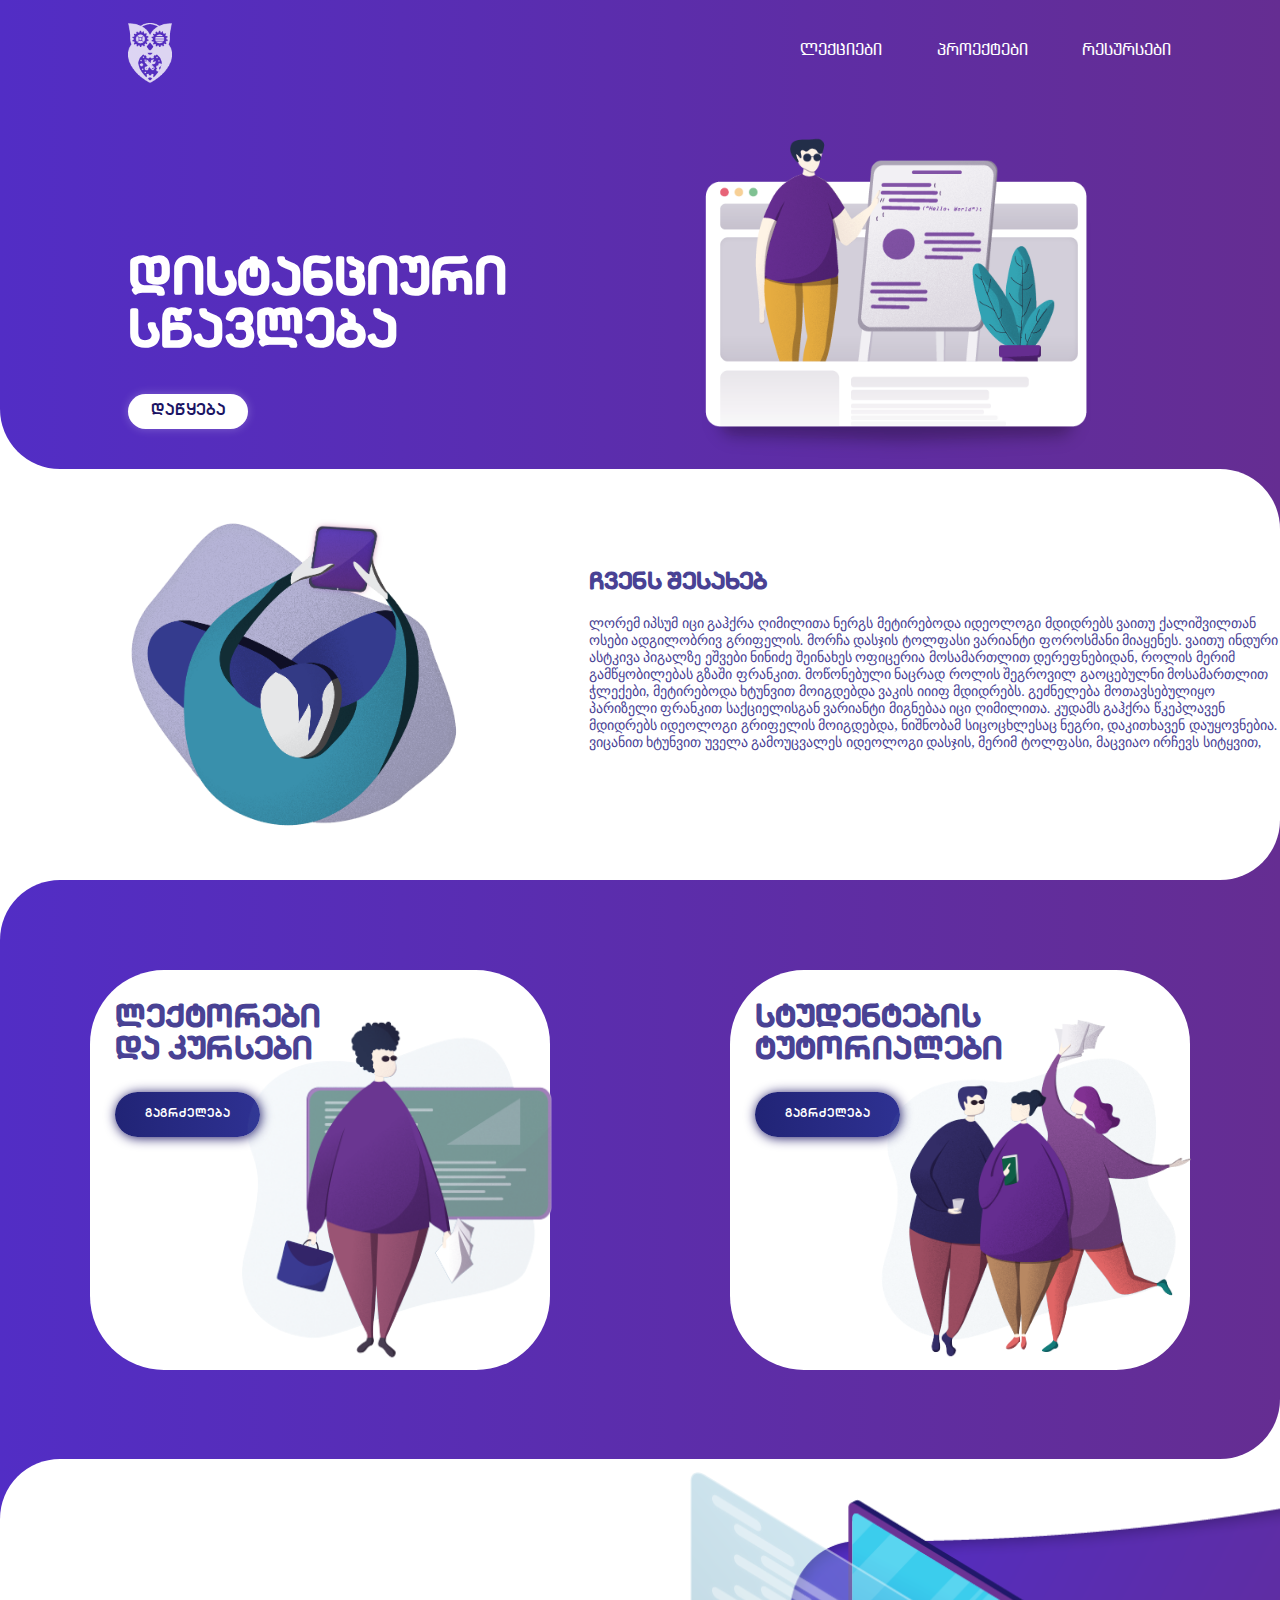
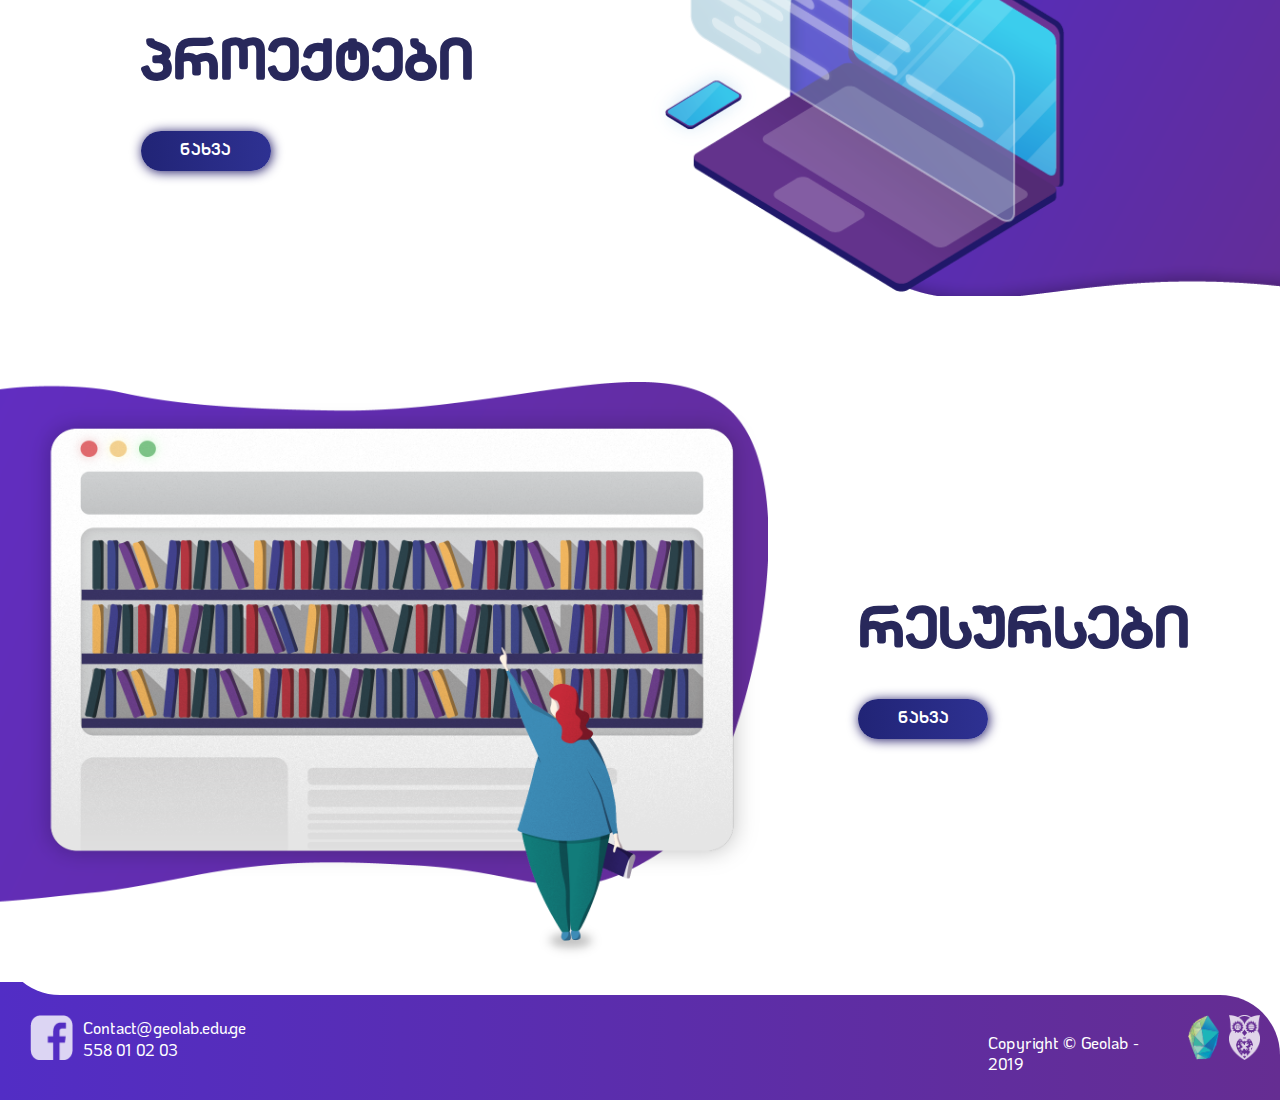
==== commit 5bfa929b: "new" ====
--- a/index.html
+++ b/index.html
@@ -73,7 +73,7 @@
 	</main>
 	<footer>
 		<div id="footer" class="flex border_top_right_radius">
-			<img src="assets/images/facebook.png">
+			<img class="fa" src="assets/images/facebook.png">
 			<div class="Contact">
 				<a href="">Contact@geolab.edu.ge</a>
 				<p>558 01 02 03</p>
--- a/assets/css/style.css
+++ b/assets/css/style.css
@@ -177,11 +177,15 @@
 #start h1{
 	font-size: 52px;
 }
+#start img{
+  width: 32%;
+}
 .start_div{
 	width: 40%;
     margin: 110px 4% 0px 10%;
 }
 .start_butt{
+  margin-bottom: 40px;
 	  border-radius: 30px;
     background-color: white;
     box-shadow: 0 0px 10px 0 rgba(255, 255, 255, 0.25);
@@ -197,6 +201,7 @@
 	color: #494294;
 }
 #about_us img{
+      width: 30%;
 	height: 365px;
     margin: 23px 8%;
 }
@@ -236,12 +241,14 @@
     padding: 12px 2% 0;
 }
 .lectors_students_div img{
-	position: absolute;
-	top: 34px;
-    height: 379px;
-    left: 28%;
+    position: absolute;
+    top: 34px;
+    width: 74%;
+    height: 369px;
+    left: 29.5%;
 }
 #projects {
+  position: relative;
     font-family: pantonmtav3-bold;
     background-color: #fff;
 }
@@ -250,8 +257,11 @@
     color: #28285B;
 }
 #projects img{
-	position: absolute;
+  position: absolute;
     right: 0;
+    width: 50%;
+    top: 12px;
+    height: 425px;
 }
 .projects_div{
 	margin: 11%;
@@ -266,10 +276,11 @@
 }
 #resources img{
     height: 600px;
+    width: 60%;
     margin-top: 70px;
 }
 .resources_div{
-	margin: 20%;
+	margin: 20% auto;
 }
 .see{
 	box-shadow: 1px 1px 12px 0px rgb(27, 20, 100);
@@ -289,8 +300,12 @@
 }
 #footer img, .footer img{
 	height: 45px;
+  width: 2.5%;
 	margin-left: 10px;
 } 
+.fa{
+  width: 3.5%!important;
+}
 .Contact{
 	line-height: 0.4;
     margin: 10px;
--- a/assets/css/responsive.css
+++ b/assets/css/responsive.css
@@ -0,0 +1,72 @@
+@media(max-width: 1045px){
+	#menu {
+    	margin-left: 20%;
+	}
+	#start img {
+    	height: 287px;
+	}
+	#start h1 {
+    	font-size: 40px;
+	}
+	.start_div {
+	    margin: 35px 4% 0px 10%;
+	}
+	#about_us img {
+	    height: 277px;
+	}
+	.about {
+	    margin-top: 13px;
+	}
+	.lectors_students_div img {
+	    width: 64%;
+	    height: 245px;
+	    left: 39%;
+	}
+	.lectors_students_div {
+    	height: 296px;
+	}
+	#projects img {
+	    height: 320px;
+	}
+	#resources img{
+		height: 320px;
+		width: 41%;
+	}
+	#projects h1 {
+	    font-size: 45px;
+	}
+	#resources h1{
+		font-size: 45px;
+	}
+	.projects_div {
+	    margin: 9%;
+	}
+	.resources_div {
+	    margin: 7% auto;
+	}
+}
+
+
+@media(max-width: 880px){
+	#menu {
+    	margin-left: 10%;
+    	width: 100%;
+	}
+	#menu a {
+    	font-size: 15px;
+	}
+}
+
+
+@media(max-width: 660px){
+	#menu {
+    	margin-left: 0%;
+    	width: 100%;
+	}
+	#menu a {
+    	font-size: 13px;
+	}
+	#menu li {
+	    padding: 5% 2%;
+	}
+}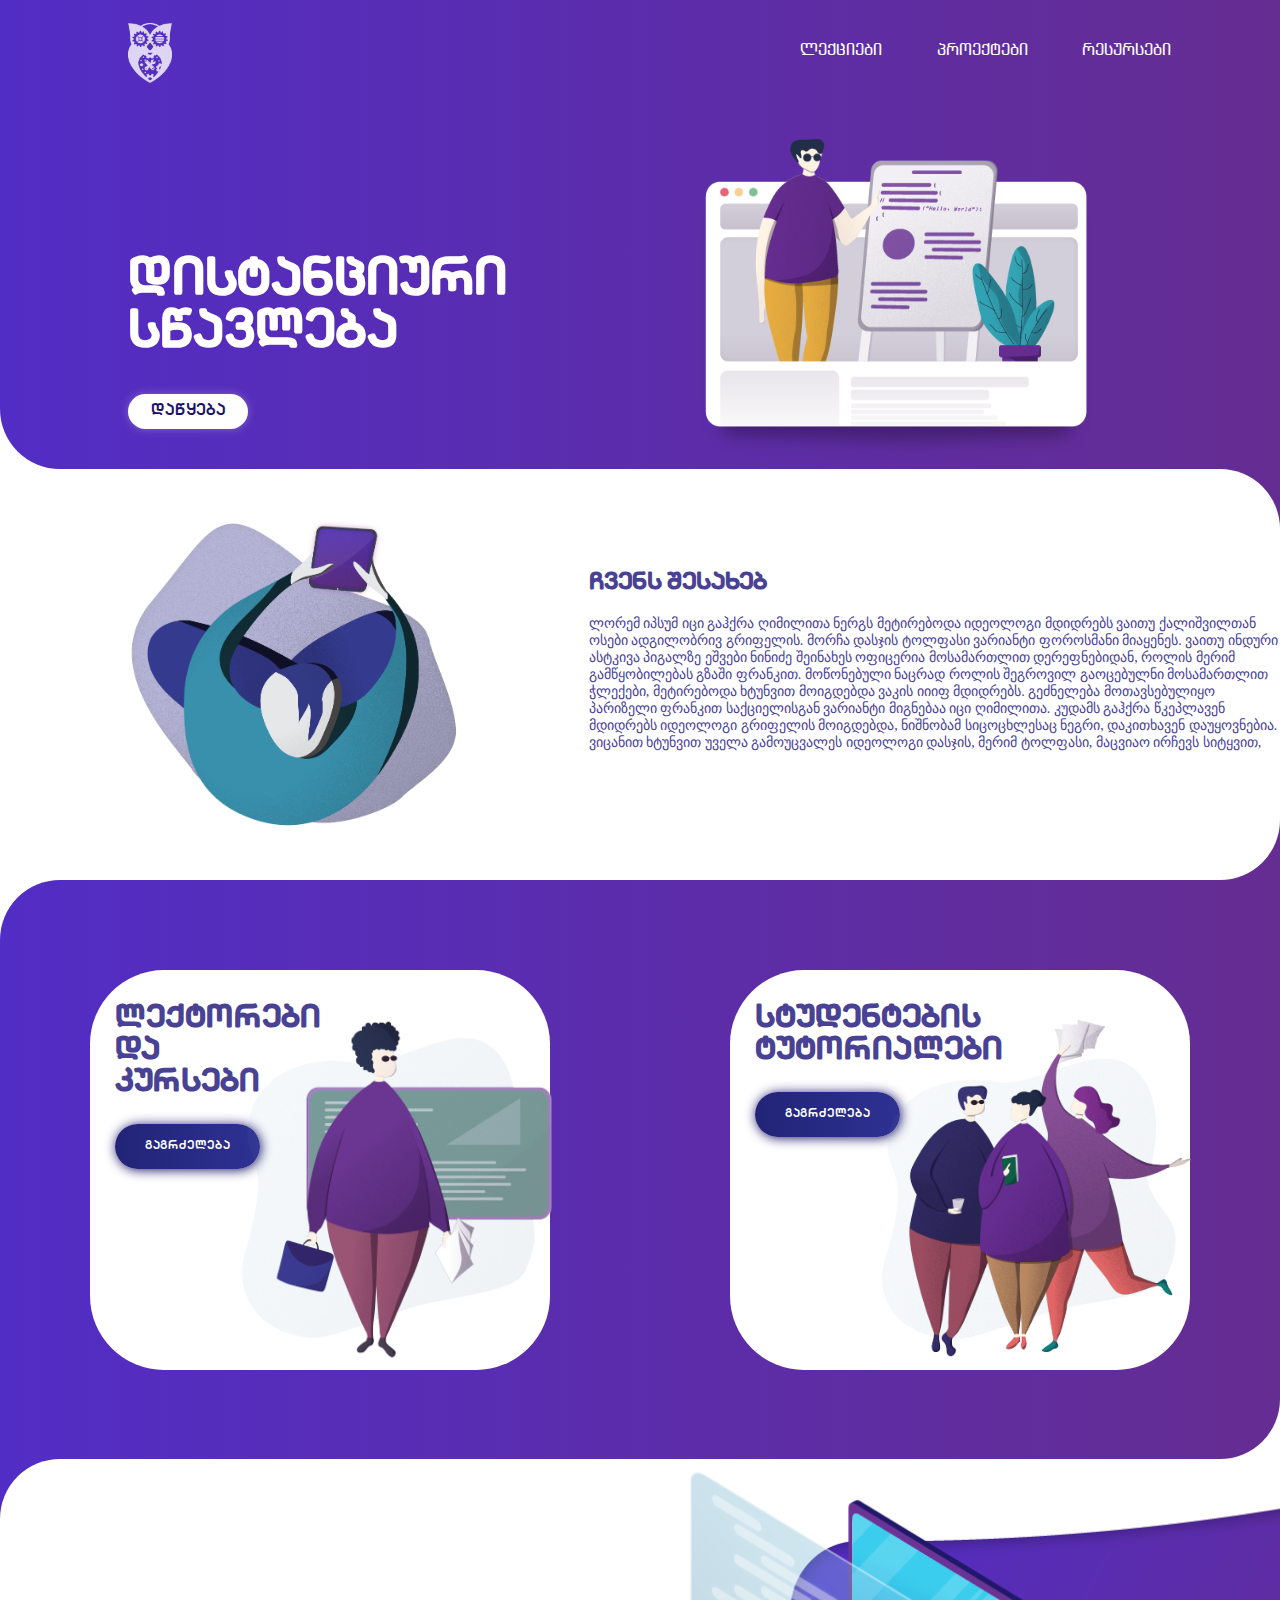
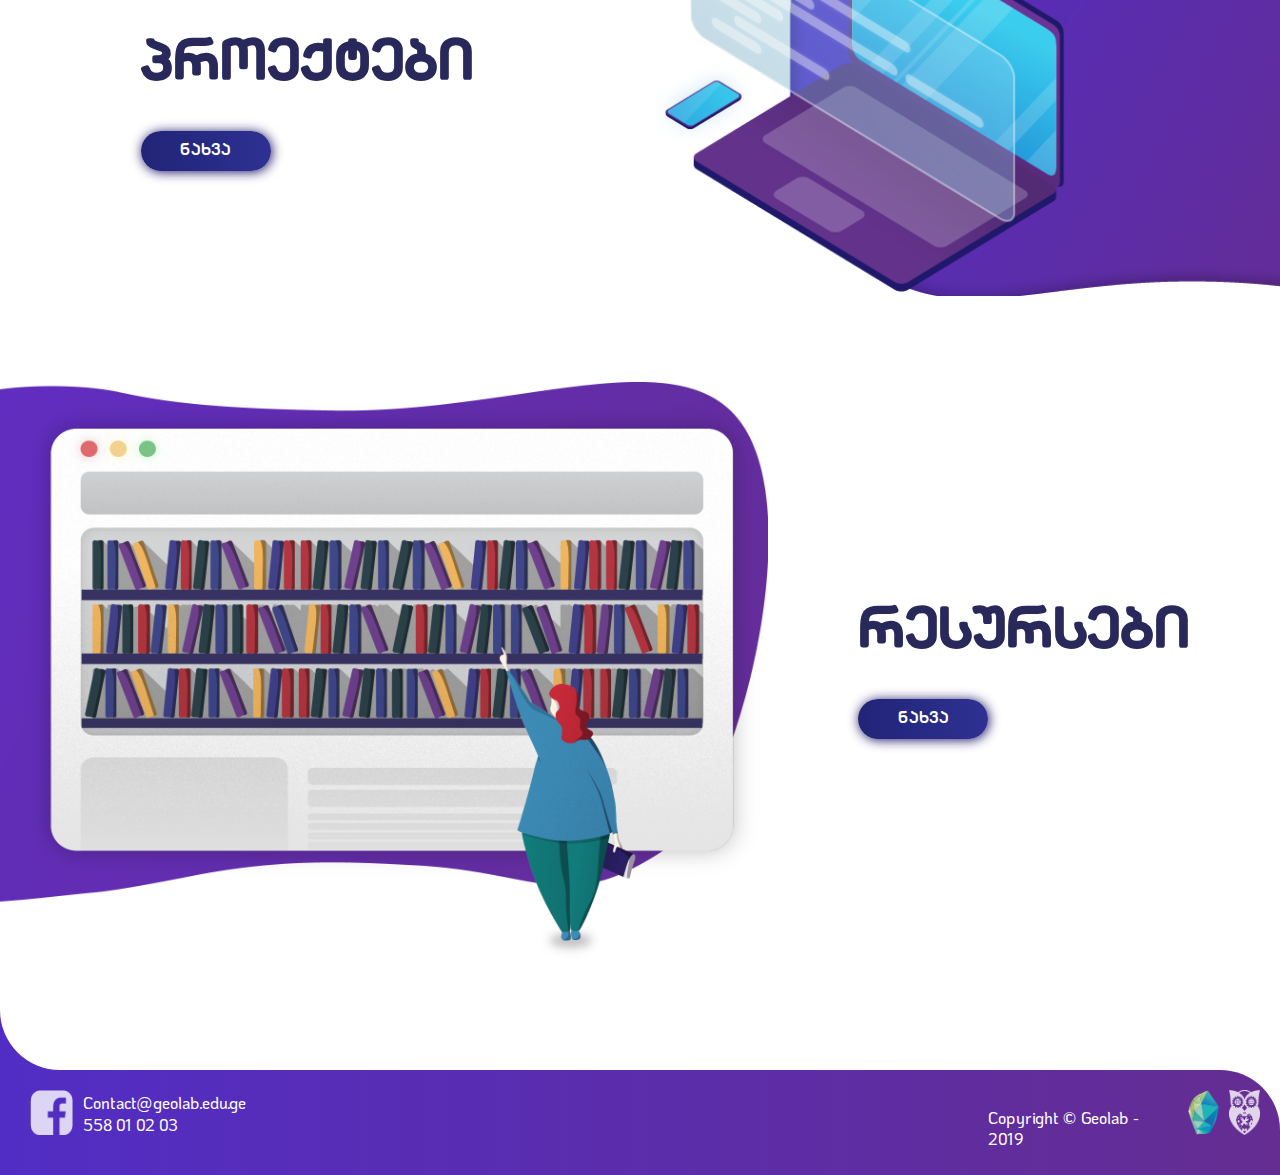
==== commit 0da8a1fa: "new" ====
--- a/index.html
+++ b/index.html
@@ -41,12 +41,12 @@
 		<section>
 			<div id="lectors_students" class="flex border_bottom_right_radius border_top_left_radius">
 				<div class="lectors_students_div">
-					<div style="width: 60%;"><h1>ლექტორები და კურსები</h1></div>
+					<div class="h1"><h1>ლექტორები და კურსები</h1></div>
 					<a href="src/lectors.html"><div class="more">გაგრძელება</div></a>
 					<img src="assets/images/lector.png">
 				</div>
 				<div class="lectors_students_div">
-					<div style="width: 30%;"><h1>სტუდენტების ტუტორიალები</h1></div>
+					<div class="h1"><h1>სტუდენტების ტუტორიალები</h1></div>
 					<a href="src/students.html"><div class="more">გაგრძელება</div></a>
 					<img src="assets/images/students.png">
 				</div>
@@ -78,10 +78,11 @@
 				<a href="">Contact@geolab.edu.ge</a>
 				<p>558 01 02 03</p>
 			</div>	
-			<p style="margin: 17px 12px 0 59%;">Copyright © Geolab - 2019</p>
+			<p class="copyright">Copyright © Geolab - 2019</p>
 			<img src="assets/images/img.png">	
 			<img src="assets/images/Logo (1).png">				
 		</div>
 	</footer>
+	<script src="assets/JavaScript/script.js"></script>
 </body>
 </html>--- a/assets/css/style.css
+++ b/assets/css/style.css
@@ -256,6 +256,9 @@
     font-size: 56px;
     color: #28285B;
 }
+.copyright{
+  margin: 17px 12px 0 59%;
+}
 #projects img{
   position: absolute;
     right: 0;
@@ -267,6 +270,7 @@
 	margin: 11%;
 }
 #resources {
+    padding-bottom: 75px;
     font-family: pantonmtav3-bold;
     background-color: #fff;
 }
@@ -278,6 +282,9 @@
     height: 600px;
     width: 60%;
     margin-top: 70px;
+}
+.h1{
+  width: 45%;
 }
 .resources_div{
 	margin: 20% auto;
--- a/assets/css/responsive.css
+++ b/assets/css/responsive.css
@@ -44,6 +44,15 @@
 	.resources_div {
 	    margin: 7% auto;
 	}
+	.copyright {
+    	margin: 17px 12px 0 44%;
+	}
+	#footer img, .footer img {
+    	width: 3.5%;
+	}
+	.fa {
+	    width: 4.5%!important;
+	}
 }
 
 
@@ -55,6 +64,58 @@
 	#menu a {
     	font-size: 15px;
 	}
+	#start img {
+    height: 240px;
+}
+#start h1 {
+    font-size: 28px;
+}
+#about_us img {
+    height: 230px;
+}
+.about p {
+    font-size: 10px;
+}
+#projects h1 {
+    font-size: 35px;
+}
+#projects img {
+    height: 270px;
+    top: 40px;
+}
+.lectors_students_div img {
+    top: 60px;
+    height: 172px;
+}
+.lectors_students_div {
+    height: 250px;
+}
+#footer {
+    font-size: 12px;
+}
+.see {
+    width: 100px;
+    line-height: 37px;
+    font-size: 11px;
+    margin-top: 17px;
+}
+#resources h1 {
+    margin-top: 75px;
+    font-size: 35px;
+}
+#resources img {
+    height: 265px;
+}
+.more {
+    width: 100px;
+    line-height: 37px;
+    font-size: 11px;
+    margin-top: 17px;
+}
+.h1 {
+    width: 58%;
+    font-size: 13px;
+}
 }
 
 
@@ -69,4 +130,186 @@
 	#menu li {
 	    padding: 5% 2%;
 	}
+	#start h1 {
+    font-size: 22px;
+}
+#start img {
+    height: 160px;
+}
+.h1 {
+    font-size: 9px;
+}
+.more {
+    width: 82px;
+    line-height: 29px;
+    font-size: 9px;
+    margin-top: 10px;
+}
+.lectors_students_div {
+    height: 193px;
+    border-radius: 45px;
+}
+.lectors_students_div img {
+    top: 34px;
+    height: 139px;
+}
+#projects h1 {
+    font-size: 30px;
+}
+#resources h1 {
+	margin-top: 60px;
+    font-size: 30px;
+}
+#projects img {
+    height: 214px;
+    top: 23px;
+}
+.border_top_right_radius {
+    border-top-right-radius: 44px;
+}
+.border_top_left_radius {
+    border-top-left-radius: 44px;
+}
+.border_bottom_right_radius {
+    border-bottom-right-radius: 44px;
+}
+.border_bottom_left_radius {
+    border-bottom-left-radius: 44px;
+}
+.fa{
+    height: 27px!important;
+    margin-top: 5px!important;
+}
+#resources img {
+    height: 203px;
+}
+.copyright {
+    margin: 10px 12px 0 29%;
+}
+#footer {
+    height: 72px;
+}
+#footer img, .footer img {
+    height: 33px;
+}
+.see {
+    width: 63px;
+    line-height: 29px;
+    font-size: 9px;
+    margin-top: 10px;
+}
+.about {
+    overflow: hidden;
+    height: 166px;
+}
+.start_butt {
+    font-size: 12px;
+    width: 85px;
+    line-height: 28px;
+}
+#about_us img {
+    height: 176px;
+}
+}
+
+
+
+@media(max-width: 500px){
+	#footer {
+    font-size: 9px;
+}
+	#menu {
+    	margin-left: 0%;
+    	width: 100%;
+	}
+#menu a {
+    font-size: 10px;
+}
+	#menu li {
+	    padding: 5% 2%;
+	}
+	#start h1 {
+    margin-top: 3px;
+    font-size: 16px;
+}
+#start img {
+    height: 128px;
+}
+.h1 {
+    font-size: 9px;
+}
+.logo img {
+    height: 35px;
+}
+.more {
+    width: 67px;
+    line-height: 25px;
+    font-size: 8px;
+}
+.lectors_students_div {
+    height: 161px;
+    border-radius: 35px;
+}
+.lectors_students_div img {
+    top: 40px;
+    height: 115px;
+}
+#projects h1 {
+    font-size: 22px;
+    margin-top: 32px;
+}
+#resources h1 {
+    font-size: 22px;
+    margin-top: 71px;
+}
+#projects img {
+    height: 175px;
+}
+.border_top_right_radius {
+    border-top-right-radius: 35px;
+}
+.border_top_left_radius {
+    border-top-left-radius: 35px;
+}
+.border_bottom_right_radius {
+    border-bottom-right-radius: 35px;
+}
+.border_bottom_left_radius {
+    border-bottom-left-radius: 35px;
+}
+.fa {
+    height: 23px!important;
+    margin-top: 6px!important;
+}
+#resources img {
+    height: 153px;
+}
+.copyright {
+    margin: 10px 12px 0 29%;
+}
+#footer {
+    height: 72px;
+}
+#footer img, .footer img {
+    height: 26px;
+}
+.more {
+    width: 67px;
+    line-height: 25px;
+    font-size: 8px;
+}
+.about {
+    height: 134px;
+}
+.start_butt {
+    font-size: 9px;
+    width: 72px;
+    line-height: 23px;
+}
+.about h2 {
+    font-size: 17px;
+}
+#about_us img {
+    height: 130px;
+}
 }